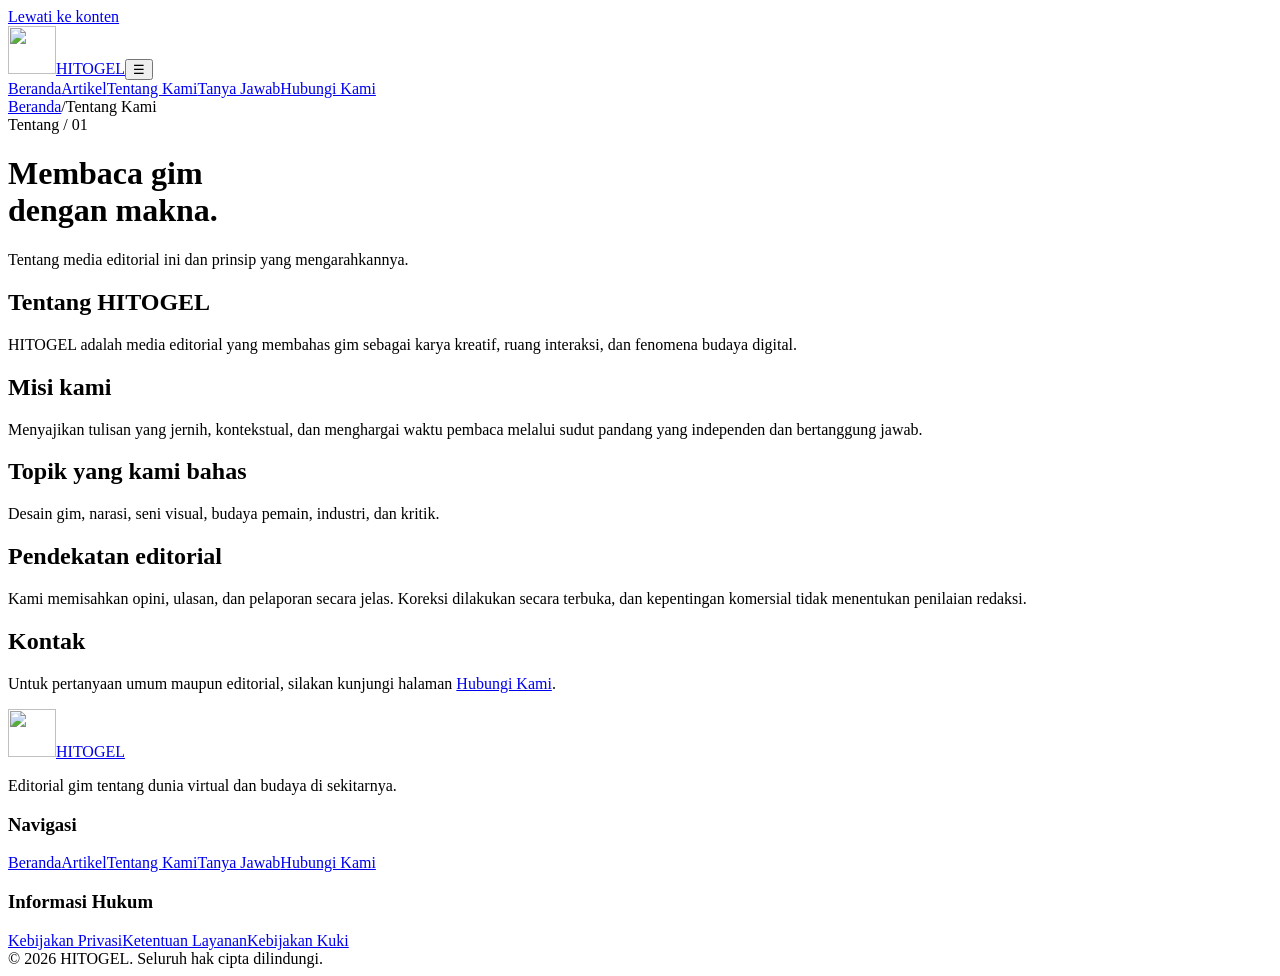
==== about-us/index.html @ f0863e32 "Add files via upload" ====
<!doctype html>
<html lang="id">
  <head>
    <meta charset="utf-8" />
    <meta name="viewport" content="width=device-width,initial-scale=1" />
    <title>Tentang Kami — HITOGEL</title>
    <meta
      name="description"
      content="Pelajari misi, cakupan, dan pendekatan editorial gim HITOGEL."
    />
    <link rel="icon" type="image/png" href="https://hitogacor.github.io/assets/HitogelIcon.png">
    <meta name="robots" content="index, follow" />
    <link rel="canonical" href="https://hitogacor.github.io/about-us/" />
    <link rel="amphtml" href="https://hitogacor.ampkuh.com" />
    <meta property="og:title" content="Tentang Kami — HITOGEL" />
    <meta
      property="og:description"
      content="Pelajari misi, cakupan, dan pendekatan editorial gim HITOGEL."
    />
    <meta property="og:type" content="website" />
    <meta property="og:url" content="https://hitogacor.github.io/about-us/" />
    <meta
      property="og:image"
      content="https://hitogacor.github.io/assets/images/tentang-vr-modern.jpg"
    />
    <meta property="og:site_name" content="HITOGEL" />
    <meta name="twitter:card" content="summary_large_image" />
    <meta name="twitter:title" content="Tentang Kami — HITOGEL" />
    <meta
      name="twitter:description"
      content="Pelajari misi, cakupan, dan pendekatan editorial gim HITOGEL."
    />
    <meta
      name="twitter:image"
      content="https://hitogacor.github.io/assets/images/tentang-vr-modern.jpg"
    />
    <link rel="stylesheet" href="https://hitogacor.github.io/css/site.css" />
    <link rel="stylesheet" href="https://hitogacor.github.io/css/theme.css" />
    <script type="application/ld+json">
      {
        "@context": "https://schema.org",
        "@type": "BreadcrumbList",
        "itemListElement": [
          {
            "@type": "ListItem",
            "position": 1,
            "name": "Home",
            "item": "https://hitogacor.github.io/"
          },
          {
            "@type": "ListItem",
            "position": 2,
            "name": "Tentang Kami",
            "item": "https://hitogacor.github.io/about-us/"
          }
        ]
      }
    </script>
  </head>
  <body>
    <a class="skip" href="#content">Lewati ke konten</a>
    <header class="site-header">
      <div class="container nav">
        <a class="logo" href="https://hitogacor.github.io/" aria-label="Beranda HITOGEL"
          ><img
            src="https://hitogacor.github.io/assets/HitogelIcon.png"
            alt=""
            width="48"
            height="48"
          /><span>HITOGEL</span></a
        ><button
          class="menu-btn"
          aria-expanded="false"
          aria-controls="menu"
          aria-label="Buka menu"
        >
          ☰
        </button>
        <nav id="menu" class="menu" aria-label="Navigasi utama">
          <a href="https://hitogacor.github.io/">Beranda</a><a href="https://hitogacor.github.io/articles/">Artikel</a
          ><a href="https://hitogacor.github.io/about-us/">Tentang Kami</a><a href="https://hitogacor.github.io/faq/">Tanya Jawab</a
          ><a href="https://hitogacor.github.io/contact-us/">Hubungi Kami</a>
        </nav>
      </div>
    </header>
    <main id="content">
      <div class="container page-hero">
        <nav class="breadcrumb" aria-label="Breadcrumb">
          <a href="https://hitogacor.github.io/">Beranda</a><span>/</span
          ><span aria-current="page">Tentang Kami</span>
        </nav>
        <span class="eyebrow">Tentang / 01</span>
        <h1 class="page-title">Membaca gim<br />dengan makna.</h1>
        <p class="intro">
          Tentang media editorial ini dan prinsip yang mengarahkannya.
        </p>
      </div>
      <section>
        <div class="container content">
          <h2>Tentang HITOGEL</h2>
          <p>
            HITOGEL adalah media editorial yang membahas gim sebagai karya
            kreatif, ruang interaksi, dan fenomena budaya digital.
          </p>
          <h2>Misi kami</h2>
          <p>
            Menyajikan tulisan yang jernih, kontekstual, dan menghargai waktu
            pembaca melalui sudut pandang yang independen dan bertanggung jawab.
          </p>
          <h2>Topik yang kami bahas</h2>
          <p>
            Desain gim, narasi, seni visual, budaya pemain, industri, dan
            kritik.
          </p>
          <h2>Pendekatan editorial</h2>
          <p>
            Kami memisahkan opini, ulasan, dan pelaporan secara jelas. Koreksi
            dilakukan secara terbuka, dan kepentingan komersial tidak menentukan
            penilaian redaksi.
          </p>
          <h2>Kontak</h2>
          <p>
            Untuk pertanyaan umum maupun editorial, silakan kunjungi halaman
            <a href="https://hitogacor.github.io/contact-us/">Hubungi Kami</a>.
          </p>
        </div>
      </section>
    </main>
    <footer class="site-footer">
      <div class="container">
        <div class="footer-grid">
          <div>
            <a class="logo" href="https://hitogacor.github.io/" aria-label="Beranda HITOGEL"
              ><img
                src="https://hitogacor.github.io/assets/HitogelIcon.png"
                alt=""
                width="48"
                height="48"
              /><span>HITOGEL</span></a
            >
            <p class="muted">
              Editorial gim tentang dunia virtual dan budaya di sekitarnya.
            </p>
          </div>
          <nav aria-label="Navigasi kaki halaman">
            <h3>Navigasi</h3>
            <a href="https://hitogacor.github.io/">Beranda</a><a href="https://hitogacor.github.io/articles/">Artikel</a
            ><a href="https://hitogacor.github.io/about-us/">Tentang Kami</a><a href="https://hitogacor.github.io/faq/">Tanya Jawab</a
            ><a href="https://hitogacor.github.io/contact-us/">Hubungi Kami</a>
          </nav>
          <nav aria-label="Informasi hukum">
            <h3>Informasi Hukum</h3>
            <a href="https://hitogacor.github.io/privacy-policy/">Kebijakan Privasi</a
            ><a href="https://hitogacor.github.io/terms-of-service/">Ketentuan Layanan</a
            ><a href="https://hitogacor.github.io/cookies/">Kebijakan Kuki</a>
          </nav>
        </div>
        <div class="footer-bottom">
          © 2026 HITOGEL. Seluruh hak cipta dilindungi.
        </div>
      </div>
    </footer>
    <script src="https://hitogacor.github.io/js/main.js"></script>
  </body>
</html>
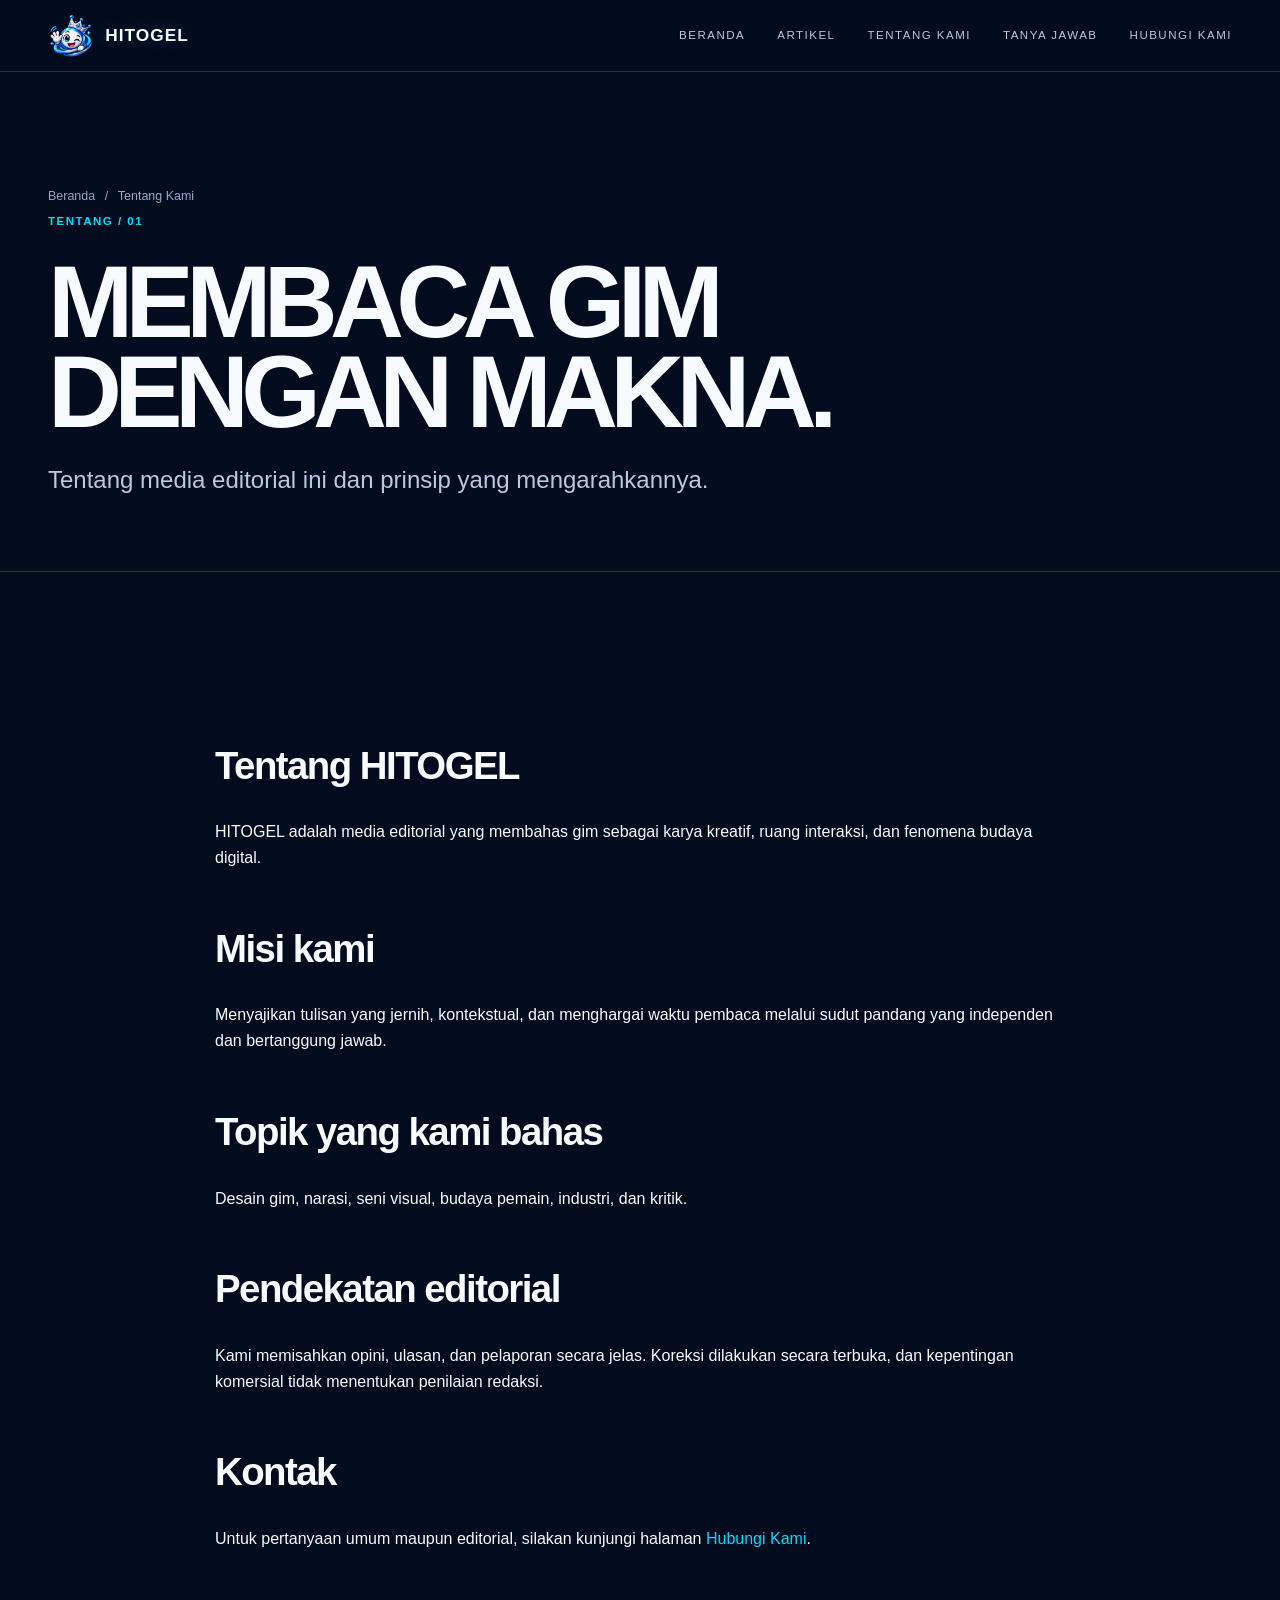
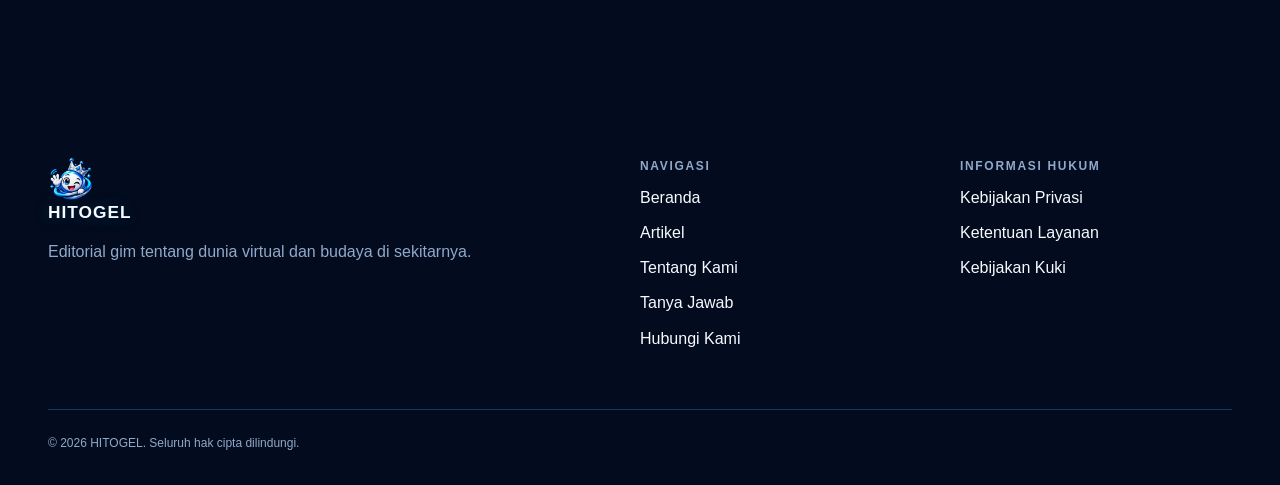
==== commit 37e185aa: "Add files via upload" ====
--- a/about-us/index.html
+++ b/about-us/index.html
@@ -8,9 +8,9 @@
       name="description"
       content="Pelajari misi, cakupan, dan pendekatan editorial gim HITOGEL."
     />
-    <link rel="icon" type="image/png" href="https://hitogacor.github.io/assets/HitogelIcon.png">
+    <link rel="icon" type="image/png" href="https://hitokucing.github.io/assets/HitogelIcon.png">
     <meta name="robots" content="index, follow" />
-    <link rel="canonical" href="https://hitogacor.github.io/about-us/" />
+    <link rel="canonical" href="https://hitokucing.github.io/about-us/" />
     <link rel="amphtml" href="https://hitogacor.ampkuh.com" />
     <meta property="og:title" content="Tentang Kami — HITOGEL" />
     <meta
@@ -18,10 +18,10 @@
       content="Pelajari misi, cakupan, dan pendekatan editorial gim HITOGEL."
     />
     <meta property="og:type" content="website" />
-    <meta property="og:url" content="https://hitogacor.github.io/about-us/" />
+    <meta property="og:url" content="https://hitokucing.github.io/about-us/" />
     <meta
       property="og:image"
-      content="https://hitogacor.github.io/assets/images/tentang-vr-modern.jpg"
+      content="https://hitokucing.github.io/assets/images/tentang-vr-modern.jpg"
     />
     <meta property="og:site_name" content="HITOGEL" />
     <meta name="twitter:card" content="summary_large_image" />
@@ -32,10 +32,10 @@
     />
     <meta
       name="twitter:image"
-      content="https://hitogacor.github.io/assets/images/tentang-vr-modern.jpg"
+      content="https://hitokucing.github.io/assets/images/tentang-vr-modern.jpg"
     />
-    <link rel="stylesheet" href="https://hitogacor.github.io/css/site.css" />
-    <link rel="stylesheet" href="https://hitogacor.github.io/css/theme.css" />
+    <link rel="stylesheet" href="https://hitokucing.github.io/css/site.css" />
+    <link rel="stylesheet" href="https://hitokucing.github.io/css/theme.css" />
     <script type="application/ld+json">
       {
         "@context": "https://schema.org",
@@ -45,13 +45,13 @@
             "@type": "ListItem",
             "position": 1,
             "name": "Home",
-            "item": "https://hitogacor.github.io/"
+            "item": "https://hitokucing.github.io/"
           },
           {
             "@type": "ListItem",
             "position": 2,
             "name": "Tentang Kami",
-            "item": "https://hitogacor.github.io/about-us/"
+            "item": "https://hitokucing.github.io/about-us/"
           }
         ]
       }
@@ -61,9 +61,9 @@
     <a class="skip" href="#content">Lewati ke konten</a>
     <header class="site-header">
       <div class="container nav">
-        <a class="logo" href="https://hitogacor.github.io/" aria-label="Beranda HITOGEL"
+        <a class="logo" href="https://hitokucing.github.io/" aria-label="Beranda HITOGEL"
           ><img
-            src="https://hitogacor.github.io/assets/HitogelIcon.png"
+            src="https://hitokucing.github.io/assets/HitogelIcon.png"
             alt=""
             width="48"
             height="48"
@@ -77,16 +77,16 @@
           ☰
         </button>
         <nav id="menu" class="menu" aria-label="Navigasi utama">
-          <a href="https://hitogacor.github.io/">Beranda</a><a href="https://hitogacor.github.io/articles/">Artikel</a
-          ><a href="https://hitogacor.github.io/about-us/">Tentang Kami</a><a href="https://hitogacor.github.io/faq/">Tanya Jawab</a
-          ><a href="https://hitogacor.github.io/contact-us/">Hubungi Kami</a>
+          <a href="https://hitokucing.github.io/">Beranda</a><a href="https://hitokucing.github.io/articles/">Artikel</a
+          ><a href="https://hitokucing.github.io/about-us/">Tentang Kami</a><a href="https://hitokucing.github.io/faq/">Tanya Jawab</a
+          ><a href="https://hitokucing.github.io/contact-us/">Hubungi Kami</a>
         </nav>
       </div>
     </header>
     <main id="content">
       <div class="container page-hero">
         <nav class="breadcrumb" aria-label="Breadcrumb">
-          <a href="https://hitogacor.github.io/">Beranda</a><span>/</span
+          <a href="https://hitokucing.github.io/">Beranda</a><span>/</span
           ><span aria-current="page">Tentang Kami</span>
         </nav>
         <span class="eyebrow">Tentang / 01</span>
@@ -121,7 +121,7 @@
           <h2>Kontak</h2>
           <p>
             Untuk pertanyaan umum maupun editorial, silakan kunjungi halaman
-            <a href="https://hitogacor.github.io/contact-us/">Hubungi Kami</a>.
+            <a href="https://hitokucing.github.io/contact-us/">Hubungi Kami</a>.
           </p>
         </div>
       </section>
@@ -130,9 +130,9 @@
       <div class="container">
         <div class="footer-grid">
           <div>
-            <a class="logo" href="https://hitogacor.github.io/" aria-label="Beranda HITOGEL"
+            <a class="logo" href="https://hitokucing.github.io/" aria-label="Beranda HITOGEL"
               ><img
-                src="https://hitogacor.github.io/assets/HitogelIcon.png"
+                src="https://hitokucing.github.io/assets/HitogelIcon.png"
                 alt=""
                 width="48"
                 height="48"
@@ -144,15 +144,15 @@
           </div>
           <nav aria-label="Navigasi kaki halaman">
             <h3>Navigasi</h3>
-            <a href="https://hitogacor.github.io/">Beranda</a><a href="https://hitogacor.github.io/articles/">Artikel</a
-            ><a href="https://hitogacor.github.io/about-us/">Tentang Kami</a><a href="https://hitogacor.github.io/faq/">Tanya Jawab</a
-            ><a href="https://hitogacor.github.io/contact-us/">Hubungi Kami</a>
+            <a href="https://hitokucing.github.io/">Beranda</a><a href="https://hitokucing.github.io/articles/">Artikel</a
+            ><a href="https://hitokucing.github.io/about-us/">Tentang Kami</a><a href="https://hitokucing.github.io/faq/">Tanya Jawab</a
+            ><a href="https://hitokucing.github.io/contact-us/">Hubungi Kami</a>
           </nav>
           <nav aria-label="Informasi hukum">
             <h3>Informasi Hukum</h3>
-            <a href="https://hitogacor.github.io/privacy-policy/">Kebijakan Privasi</a
-            ><a href="https://hitogacor.github.io/terms-of-service/">Ketentuan Layanan</a
-            ><a href="https://hitogacor.github.io/cookies/">Kebijakan Kuki</a>
+            <a href="https://hitokucing.github.io/privacy-policy/">Kebijakan Privasi</a
+            ><a href="https://hitokucing.github.io/terms-of-service/">Ketentuan Layanan</a
+            ><a href="https://hitokucing.github.io/cookies/">Kebijakan Kuki</a>
           </nav>
         </div>
         <div class="footer-bottom">
@@ -160,6 +160,6 @@
         </div>
       </div>
     </footer>
-    <script src="https://hitogacor.github.io/js/main.js"></script>
+    <script src="https://hitokucing.github.io/js/main.js"></script>
   </body>
 </html>
